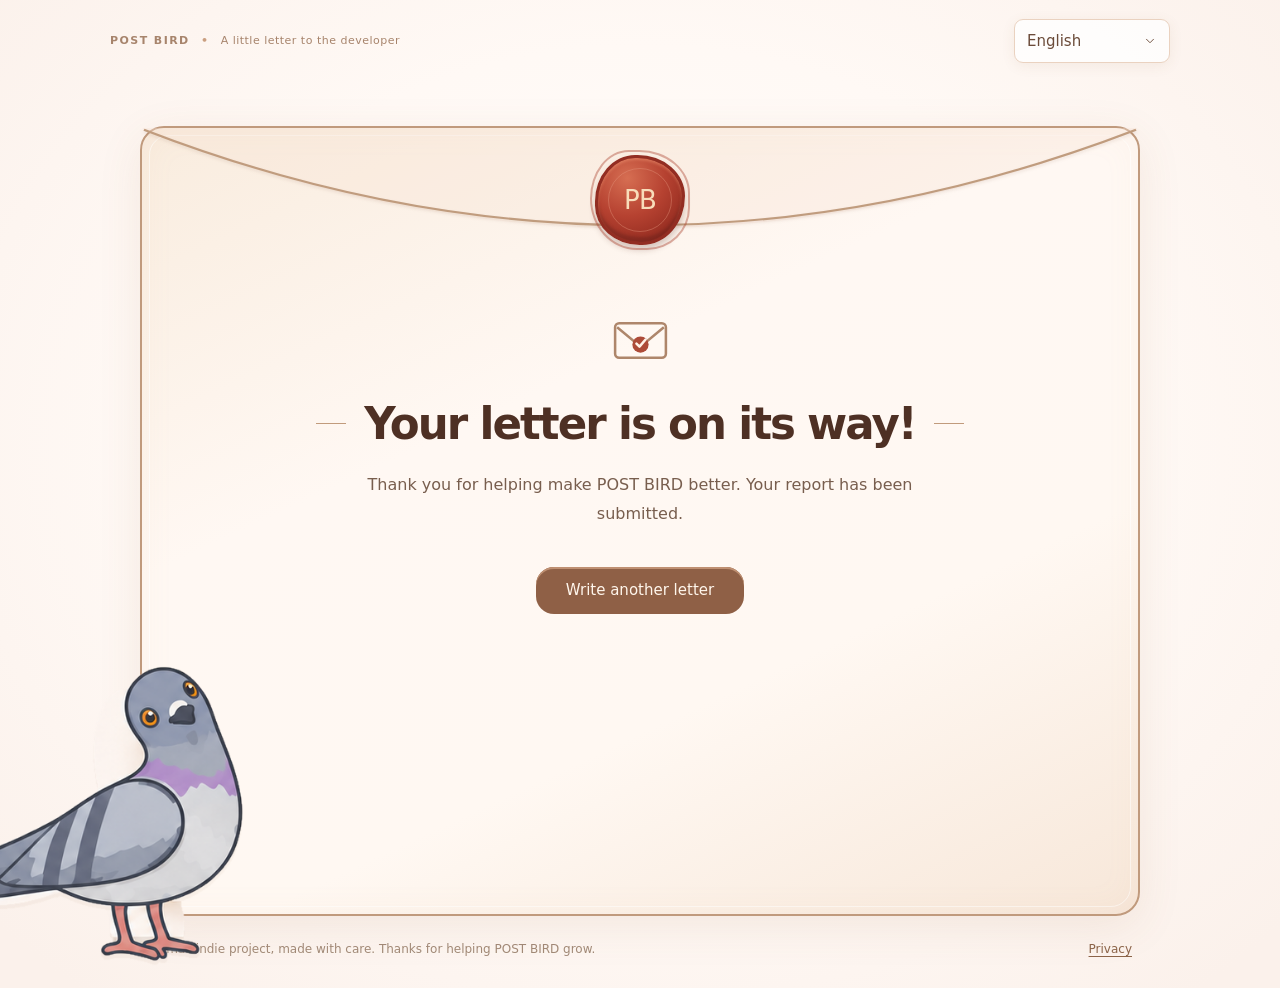
==== thanks.html @ 55c40afa "Add files via upload" ====
<!doctype html>
<html lang="en"><head><meta charset="utf-8"><meta name="viewport" content="width=device-width,initial-scale=1"><meta name="theme-color" content="#fff7f1"><title>POST BIRD · Thank you</title><link rel="icon" href="assets/favicon.svg" type="image/svg+xml"><link rel="stylesheet" href="styles.css"><script src="app.js" defer></script></head>
<body data-page="thanks">
<header class="top-bar"><div class="top-bar-inner"><span class="small-sign">POST BIRD <span class="sign-dot">•</span> <span data-i18n="smallSign">A little letter to the developer</span></span><div class="lang-wrap" id="langWrap"><button class="language-trigger" id="langTrigger" aria-expanded="false" aria-controls="languageList" type="button"><span id="currentLanguage">English</span><svg class="chevron" viewBox="0 0 24 24" width="16" height="16" fill="none" stroke="currentColor" stroke-width="2"><path d="m6 9 6 6 6-6"/></svg></button><div class="language-list" id="languageList" hidden role="menu"><button type="button" data-lang="en">English</button><button type="button" data-lang="ru">Русский</button><button type="button" data-lang="zh-CN">简体中文</button><button type="button" data-lang="es">Español</button><button type="button" data-lang="pt-BR">Português (Brasil)</button><button type="button" data-lang="de">Deutsch</button><button type="button" data-lang="fr">Français</button><button type="button" data-lang="pl">Polski</button></div></div></div></header>
<main class="post-office"><section class="paper-sheet simple-sheet"><svg class="flap" viewBox="0 0 1000 175" preserveAspectRatio="none" aria-hidden="true"><path class="flap-fill" d="M1 2 Q498 232 999 2 L999 0 L1 0 Z"/><path class="flap-outline" d="M2 2 Q498 225 998 2" /></svg><div class="wax-seal" aria-hidden="true"><span>PB</span></div><div class="sheet-content simple-center"><svg class="letter-icon" viewBox="0 0 64 64" fill="none" aria-hidden="true"><rect x="7" y="16" width="50" height="34" rx="4" stroke="#ae866b" stroke-width="2.5"/><path d="m9 20 23 19 23-19" stroke="#ae866b" stroke-width="2.5"/><circle cx="32" cy="37" r="8" fill="#ad4b38"/><path d="m28 36 3 3 6-7" stroke="#fff3e8" stroke-width="2.5" stroke-linecap="round" stroke-linejoin="round"/></svg><h1 data-i18n="thankTitle">Your letter is on its way!</h1><p class="simple-copy" data-i18n="thankBody">Thank you for helping make POST BIRD better. Your report has been submitted.</p><a class="back-button" href="index.html" id="returnLink" data-i18n="thankBack">Write another letter</a></div><div class="pigeon-illustration" aria-hidden="true"><img src="assets/pigeon.png" alt=""></div></section><footer class="footer-note"><span data-i18n="footerMessage">A small indie project, made with care.</span><a id="privacyLink" href="privacy.html" data-i18n="privacy">Privacy</a></footer></main>
</body></html>
---- styles.css ----
:root{--ink:#4b3026;--muted:#917663;--line:#d4b59e;--paper:#fff8f2;--outline:#bf987a;--brown:#86583d;--lightbrown:#a47454}
*,*::before,*::after{box-sizing:border-box}
html{scroll-behavior:smooth}
body{margin:0;min-height:100vh;color:var(--ink);font-family:system-ui,-apple-system,"Segoe UI",Roboto,Arial,sans-serif;background:radial-gradient(ellipse 68% 72% at 50% 45%,#fffefd 0%,#fff9f5 56%,#fbf1eb 100%);font-size:15px;line-height:1.5}
button,input,textarea{font:inherit}
button{cursor:pointer}
button:focus-visible,input:focus-visible,textarea:focus-visible,a:focus-visible{outline:3px solid #bf8356;outline-offset:3px}
.top-bar{position:relative;z-index:5}.top-bar-inner{width:min(1060px,calc(100% - 46px));margin:auto;min-height:82px;display:flex;justify-content:space-between;align-items:center;gap:18px}.small-sign{font-size:11px;letter-spacing:.13em;font-weight:680;color:#a7846c}.sign-dot{padding:0 6px;color:#ca9f80}.small-sign [data-i18n]{letter-spacing:.045em;font-weight:450}
.lang-wrap{position:relative}.language-trigger{border:1px solid #ead2c0;background:rgba(255,255,255,.78);color:#6b4b39;border-radius:9px;padding:10px 12px;display:flex;align-items:center;gap:9px;min-width:156px;justify-content:space-between;box-shadow:0 3px 14px #7b533514;transition:border-color .2s,background .2s}.language-trigger:hover{border-color:#bd987c;background:#fff}.language-trigger svg{width:18px;height:18px;flex:none;fill:none;stroke:currentColor;stroke-width:1.6;stroke-linecap:round;stroke-linejoin:round}.language-trigger svg.chevron{width:14px;height:14px;transition:transform .2s}.language-trigger[aria-expanded=true] .chevron{transform:rotate(180deg)}.language-list{position:absolute;top:calc(100% + 9px);right:0;width:225px;z-index:30;padding:6px;background:#fffaf7;border:1px solid #e7cfbb;border-radius:11px;box-shadow:0 15px 36px #60381b27;transform-origin:top right;animation:curtain .18s ease-out}.language-list[hidden]{display:none}.language-list button{display:flex;align-items:center;justify-content:space-between;background:transparent;width:100%;padding:9px 11px;border:0;border-radius:7px;color:#624532;text-align:left}.language-list button span{font-size:10px;letter-spacing:.06em;color:#ae947e}.language-list button:hover,.language-list button[aria-checked=true]{background:#f3e4d8}.language-list button[aria-checked=true]{font-weight:700}@keyframes curtain{from{opacity:0;transform:translateY(-8px) scaleY(.95)}to{opacity:1;transform:translateY(0) scaleY(1)}}
.post-office{width:100%;padding:44px 22px 30px}.paper-sheet{position:relative;width:min(1000px,calc(100% - 64px));margin:0 auto;background:linear-gradient(155deg,#f9ecde 0%,#fff8f3 36%,#fff8f2 67%,#f7e7d9 100%);border:2px solid #c09a7d;border-radius:24px;min-height:790px;box-shadow:0 11px 45px #8c583019,inset 0 0 35px #d4a77d12}.paper-sheet:after{content:"";pointer-events:none;position:absolute;inset:7px;border:1px solid #ffffff82;border-radius:20px;z-index:0}.flap{position:absolute;inset:0 0 auto;width:100%;height:150px;pointer-events:none;overflow:visible;z-index:1}.flap-fill{fill:#f5e3d4;fill-opacity:.35}.flap-outline{stroke:#c09c7e;stroke-width:2.5;fill:none;filter:drop-shadow(0px 2px 2px #6b3a1d20)}.wax-seal{position:absolute;z-index:3;left:50%;top:27px;transform:translateX(-50%);width:90px;height:90px;display:flex;align-items:center;justify-content:center;color:#f8ddba;font-size:26px;font-weight:450;letter-spacing:-.03em;background:radial-gradient(circle at 35% 24%,#d66e52 0%,#b64231 45%,#8f291e 86%);border:3px solid #922d22;border-radius:45% 53% 48% 50% / 52% 46% 55% 44%;box-shadow:0 5px 6px #5c2c203b,inset 0 2px 3px #f49f7b75,inset 0 -5px 3px #551c1852}.wax-seal:before{content:"";position:absolute;inset:10px;border:1.5px solid #e69a8066;border-radius:50%}.wax-seal:after{content:"";position:absolute;inset:-8px;border:2px solid #a83c2a66;border-radius:42% 55% 47% 51% / 53% 47% 46% 56%;z-index:-1}.wax-seal span{position:relative}.postmark{position:absolute;width:120px;top:77px;right:80px;z-index:2}.stamp{position:absolute;right:36px;top:52px;width:66px;height:66px;z-index:2;color:#b38c70}.stamp svg{width:100%;height:100%}.stamp-edge{stroke:currentColor;stroke-width:1.4;stroke-dasharray:4 2;fill:none}.stamp-bird{fill:#ae8b70;opacity:.85}
.sheet-content{position:relative;z-index:2;padding:164px 74px 68px 140px}.sheet-content h1{margin:0;text-align:center;font-size:clamp(27px,3.4vw,44px);font-weight:760;letter-spacing:-.045em;color:#4e3024;line-height:1.16}.sheet-content h1::before,.sheet-content h1::after{content:"";width:65px;height:1.5px;background:#c19b7c;display:inline-block;vertical-align:middle;margin:0 18px 7px}.subtitle{text-align:center;color:#997b67;margin:14px 0 34px;font-size:13px}.form-row{display:grid;grid-template-columns:225px minmax(0,1fr);align-items:start;gap:19px;margin:0 0 22px}.row-label{display:flex;align-items:center;gap:13px;color:#5b4132;font-size:15px;font-weight:650;padding-top:10px;line-height:1.42}.row-label svg{flex:none;width:24px;height:24px;fill:none;stroke:#ad8061;stroke-width:1.9;stroke-linecap:round;stroke-linejoin:round}.row-label span{display:block}.row-label em{font-style:normal;font-size:11px;font-weight:450;color:#aa8e7b}.row-label b{color:#ad6b50}.field-wrap{min-width:0}textarea,input[type=email]{width:100%;border:1.4px solid #cdb19a;background:#fffaf6b5;border-radius:11px;color:#51392b;padding:13px 16px;box-shadow:inset 0 1px 2px #c09b7c14;outline-offset:2px;transition:background .2s,border-color .2s}textarea::placeholder,input::placeholder{color:#a99586}textarea:focus,input[type=email]:focus{background:#fffdfa;border-color:#a87556;outline:none;box-shadow:0 0 0 3px #d1a58232}textarea{min-height:80px;resize:vertical;display:block}#description{min-height:112px}#steps{min-height:80px}.field-help{display:block;margin:5px 0 0 2px;font-size:11px;color:#9d8270}.type-options{border:none;padding:1px 0 0;margin:0;display:grid;grid-template-columns:1fr 1fr;gap:9px}.type-option{position:relative;min-height:45px;display:flex;align-items:center;gap:9px;padding:9px 11px;border:1px solid #dbc2ad;border-radius:9px;background:#fffdf98a;cursor:pointer;transition:border-color .2s,background .2s,box-shadow .2s;color:#664938;font-size:13px}.type-option:hover{background:#fffaf4;border-color:#b98c70}.type-option:has(input:checked){background:#f2e2d2;border-color:#b88c69;box-shadow:inset 0 0 0 1px #c7a18155}.type-option input{position:absolute;opacity:0;width:1px;height:1px}.type-option:has(input:focus-visible){outline:3px solid #bd865f;outline-offset:2px}.radio-mark{width:16px;height:16px;border:1.6px solid #b8a18d;border-radius:50%;flex:none;background:#fffaf7;display:block;position:relative}.type-option input:checked+.radio-mark{border-color:#8f5e41}.type-option input:checked+.radio-mark:after{content:"";position:absolute;inset:3px;border-radius:50%;background:#8f5e41}.attachment-drop{border:1.5px dashed #cfae96;border-radius:10px;min-height:68px;padding:11px 17px;background:#fffcf7b8;display:flex;align-items:center;gap:10px;cursor:pointer;color:#775541;transition:background .2s,border-color .2s;flex-wrap:wrap}.attachment-drop:hover,.attachment-drop.dragging{background:#f8ebe1;border-color:#9f6d4e}.attachment-drop svg{width:25px;height:25px;fill:none;stroke:#b38160;stroke-width:1.8;stroke-linecap:round;stroke-linejoin:round;flex:none}.file-subnote{font-size:11px;color:#ac907b;margin-left:auto}#attachment{position:absolute;width:1px;height:1px;opacity:0;overflow:hidden}.remove-file{border:0;background:transparent;text-decoration:underline;font-size:12px;color:#895b42;padding:6px}.actions{text-align:center;margin:31px 0 0 244px}.send-button{position:relative;border:1px solid #77472e;color:#fff6eb;background:linear-gradient(#9f7050,#825239);min-width:275px;padding:13px 26px;border-radius:21px;box-shadow:inset 0 2px #d2a98a80,inset 0 -3px #5c352452,0 4px 8px #5e37221f;font-size:20px;font-weight:610;display:inline-flex;align-items:center;justify-content:center;gap:15px;transition:filter .2s,transform .2s}.send-button:before,.send-button:after{content:"";position:absolute;width:7px;height:7px;background:#d0a17a;border-radius:50%;top:50%;transform:translateY(-50%);box-shadow:inset 0 1px 2px #4c2e20}.send-button:before{left:13px}.send-button:after{right:13px}.send-button:hover{filter:brightness(1.07);transform:translateY(-1px)}.send-button:disabled{opacity:.65;cursor:wait}.send-button svg{width:25px;height:25px}.status-note{margin:9px 0 0;color:#a74330;font-size:12px}.honeypot,.sr-only{position:absolute!important;width:1px;height:1px;overflow:hidden;clip:rect(0,0,0,0);white-space:nowrap;clip-path:inset(50%)}
.pigeon-illustration{position:absolute;z-index:3;left:-224px;bottom:-64px;width:385px;pointer-events:none}.pigeon-illustration img{display:block;width:100%;height:auto;filter:drop-shadow(0 4px 0 #8b5c3f0d)}.wonder{position:absolute;background:#bd8a61;width:6px;height:25px;border-radius:6px;z-index:1;left:145px;top:-5px;transform:rotate(-24deg)}.wonder-two{height:18px;left:115px;top:12px;transform:rotate(-65deg)}.wonder-three{height:17px;left:164px;top:15px;transform:rotate(19deg)}.footer-note{display:flex;justify-content:space-between;gap:15px;align-items:center;max-width:1000px;padding:24px 8px 0;margin:0 auto;font-size:12px;color:#a28a78}.footer-note a{color:#8c6449;text-decoration:underline;text-underline-offset:3px}
/* Thank you + privacy reuse the same envelope */
.simple-sheet .sheet-content{padding:179px 105px 90px}.simple-sheet .letter-icon{width:65px;height:65px;display:block;margin:0 auto 27px}.simple-sheet h1::before,.simple-sheet h1::after{width:30px}.simple-copy{max-width:550px;text-align:center;margin:22px auto;color:#785e4e;font-size:16px;line-height:1.8}.back-button{display:inline-block;text-decoration:none;border-radius:18px;background:#8f6046;color:#fff6ec;padding:12px 30px;margin-top:16px;box-shadow:inset 0 2px #bf9072}.simple-center{text-align:center}.privacy-content{max-width:670px;margin:20px auto 0;color:#765b4a}.privacy-content h2{font-size:17px;margin:24px 0 5px;color:#5a3a2b}.privacy-content p{margin:7px 0;font-size:14px;line-height:1.7}.privacy-content a{color:#81543d}
@media(max-width:1160px){.pigeon-illustration{left:-126px;bottom:-66px;width:280px}.sheet-content{padding-left:112px}.form-row{grid-template-columns:208px minmax(0,1fr)}.actions{margin-left:227px}}
@media(max-width:850px){.post-office{padding:42px 22px 24px}.paper-sheet{width:min(100%,720px)}.sheet-content{padding:155px 35px 56px 50px}.form-row{grid-template-columns:1fr;gap:7px;margin-bottom:19px}.row-label{padding-top:0}.actions{margin:25px 0 0}.pigeon-illustration{left:-32px;top:26px;bottom:auto;width:123px}.wonder{display:none}.stamp{right:20px;top:48px;width:49px}.postmark{right:41px;top:63px;width:83px}.wax-seal{top:28px;width:72px;height:72px;font-size:22px}.sheet-content h1::before,.sheet-content h1::after{width:30px;margin:0 10px 6px}.simple-sheet .sheet-content{padding:153px 45px 65px}}
@media(max-width:530px){.top-bar-inner{min-height:62px;width:calc(100% - 25px)}.small-sign{font-size:10px;max-width:140px}.small-sign [data-i18n],.small-sign .sign-dot{display:none}.language-trigger{min-width:128px;padding:8px;font-size:13px}.post-office{padding:42px 13px 20px}.paper-sheet{border-radius:17px}.flap{height:90px}.wax-seal{top:19px;width:62px;height:62px;font-size:19px}.stamp{right:12px;top:24px;width:38px}.postmark{right:28px;top:32px;width:65px}.pigeon-illustration{left:-25px;top:28px;width:105px}.sheet-content{padding:116px 18px 42px}.sheet-content h1{font-size:28px}.sheet-content h1::before,.sheet-content h1::after{width:13px;margin:0 7px 5px}.subtitle{font-size:12px;margin:13px 0 25px}.type-options{gap:7px}.type-option{font-size:11px;padding:9px 7px;gap:6px}.type-option .radio-mark{width:13px;height:13px}.type-option .radio-mark:after{inset:2px}.row-label{font-size:13px;gap:8px}.row-label svg{width:20px;height:20px}.field-help{font-size:10px}.file-subnote{margin-left:35px}.attachment-drop{font-size:12px}.send-button{min-width:min(100%,300px);font-size:17px}.footer-note{display:block;text-align:center;padding:20px 20px 0}.footer-note a{display:block;margin-top:8px}.simple-sheet .sheet-content{padding:130px 25px 54px}.simple-copy{font-size:14px}}
@media(prefers-reduced-motion:reduce){*,*:before,*:after{animation:none!important;transition:none!important;scroll-behavior:auto!important}}
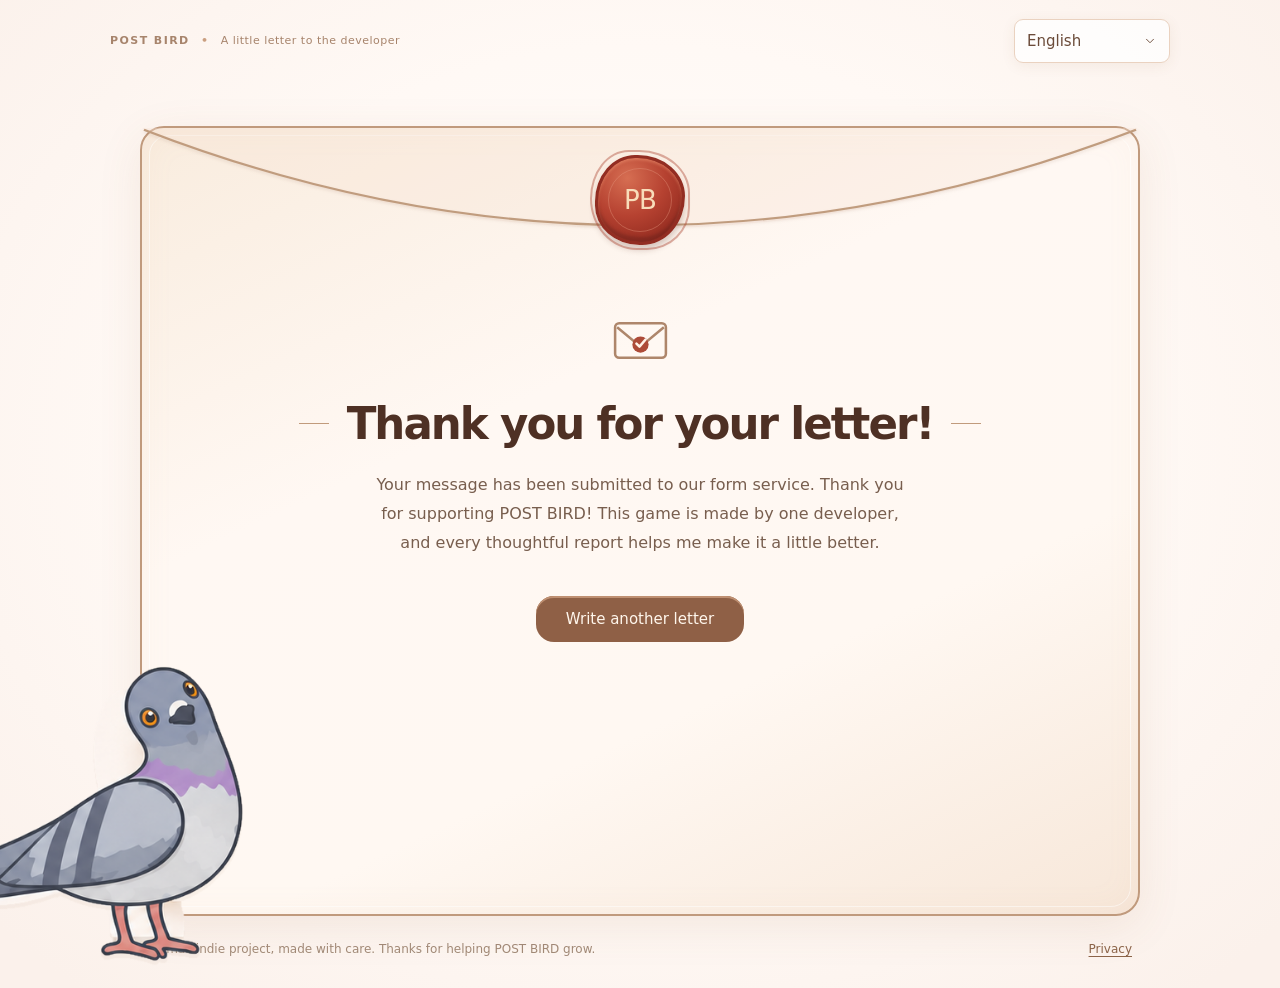
==== commit 785ec9ba: "Add files via upload" ====
--- a/thanks.html
+++ b/thanks.html
@@ -2,5 +2,5 @@
 <html lang="en"><head><meta charset="utf-8"><meta name="viewport" content="width=device-width,initial-scale=1"><meta name="theme-color" content="#fff7f1"><title>POST BIRD · Thank you</title><link rel="icon" href="assets/favicon.svg" type="image/svg+xml"><link rel="stylesheet" href="styles.css"><script src="app.js" defer></script></head>
 <body data-page="thanks">
 <header class="top-bar"><div class="top-bar-inner"><span class="small-sign">POST BIRD <span class="sign-dot">•</span> <span data-i18n="smallSign">A little letter to the developer</span></span><div class="lang-wrap" id="langWrap"><button class="language-trigger" id="langTrigger" aria-expanded="false" aria-controls="languageList" type="button"><span id="currentLanguage">English</span><svg class="chevron" viewBox="0 0 24 24" width="16" height="16" fill="none" stroke="currentColor" stroke-width="2"><path d="m6 9 6 6 6-6"/></svg></button><div class="language-list" id="languageList" hidden role="menu"><button type="button" data-lang="en">English</button><button type="button" data-lang="ru">Русский</button><button type="button" data-lang="zh-CN">简体中文</button><button type="button" data-lang="es">Español</button><button type="button" data-lang="pt-BR">Português (Brasil)</button><button type="button" data-lang="de">Deutsch</button><button type="button" data-lang="fr">Français</button><button type="button" data-lang="pl">Polski</button></div></div></div></header>
-<main class="post-office"><section class="paper-sheet simple-sheet"><svg class="flap" viewBox="0 0 1000 175" preserveAspectRatio="none" aria-hidden="true"><path class="flap-fill" d="M1 2 Q498 232 999 2 L999 0 L1 0 Z"/><path class="flap-outline" d="M2 2 Q498 225 998 2" /></svg><div class="wax-seal" aria-hidden="true"><span>PB</span></div><div class="sheet-content simple-center"><svg class="letter-icon" viewBox="0 0 64 64" fill="none" aria-hidden="true"><rect x="7" y="16" width="50" height="34" rx="4" stroke="#ae866b" stroke-width="2.5"/><path d="m9 20 23 19 23-19" stroke="#ae866b" stroke-width="2.5"/><circle cx="32" cy="37" r="8" fill="#ad4b38"/><path d="m28 36 3 3 6-7" stroke="#fff3e8" stroke-width="2.5" stroke-linecap="round" stroke-linejoin="round"/></svg><h1 data-i18n="thankTitle">Your letter is on its way!</h1><p class="simple-copy" data-i18n="thankBody">Thank you for helping make POST BIRD better. Your report has been submitted.</p><a class="back-button" href="index.html" id="returnLink" data-i18n="thankBack">Write another letter</a></div><div class="pigeon-illustration" aria-hidden="true"><img src="assets/pigeon.png" alt=""></div></section><footer class="footer-note"><span data-i18n="footerMessage">A small indie project, made with care.</span><a id="privacyLink" href="privacy.html" data-i18n="privacy">Privacy</a></footer></main>
+<main class="post-office"><section class="paper-sheet simple-sheet"><svg class="flap" viewBox="0 0 1000 175" preserveAspectRatio="none" aria-hidden="true"><path class="flap-fill" d="M1 2 Q498 232 999 2 L999 0 L1 0 Z"/><path class="flap-outline" d="M2 2 Q498 225 998 2" /></svg><div class="wax-seal" aria-hidden="true"><span>PB</span></div><div class="sheet-content simple-center"><svg class="letter-icon" viewBox="0 0 64 64" fill="none" aria-hidden="true"><rect x="7" y="16" width="50" height="34" rx="4" stroke="#ae866b" stroke-width="2.5"/><path d="m9 20 23 19 23-19" stroke="#ae866b" stroke-width="2.5"/><circle cx="32" cy="37" r="8" fill="#ad4b38"/><path d="m28 36 3 3 6-7" stroke="#fff3e8" stroke-width="2.5" stroke-linecap="round" stroke-linejoin="round"/></svg><h1 data-i18n="thankTitle">Thank you for your letter!</h1><p class="simple-copy" data-i18n="thankBody">Your message has been submitted to our form service. Thank you for supporting POST BIRD! This game is made by one developer, and every thoughtful report helps me make it a little better.</p><a class="back-button" href="index.html" id="returnLink" data-i18n="thankBack">Write another letter</a></div><div class="pigeon-illustration" aria-hidden="true"><img src="assets/pigeon.png" alt=""></div></section><footer class="footer-note"><span data-i18n="footerMessage">A small indie project, made with care.</span><a id="privacyLink" href="privacy.html" data-i18n="privacy">Privacy</a></footer></main>
 </body></html>
